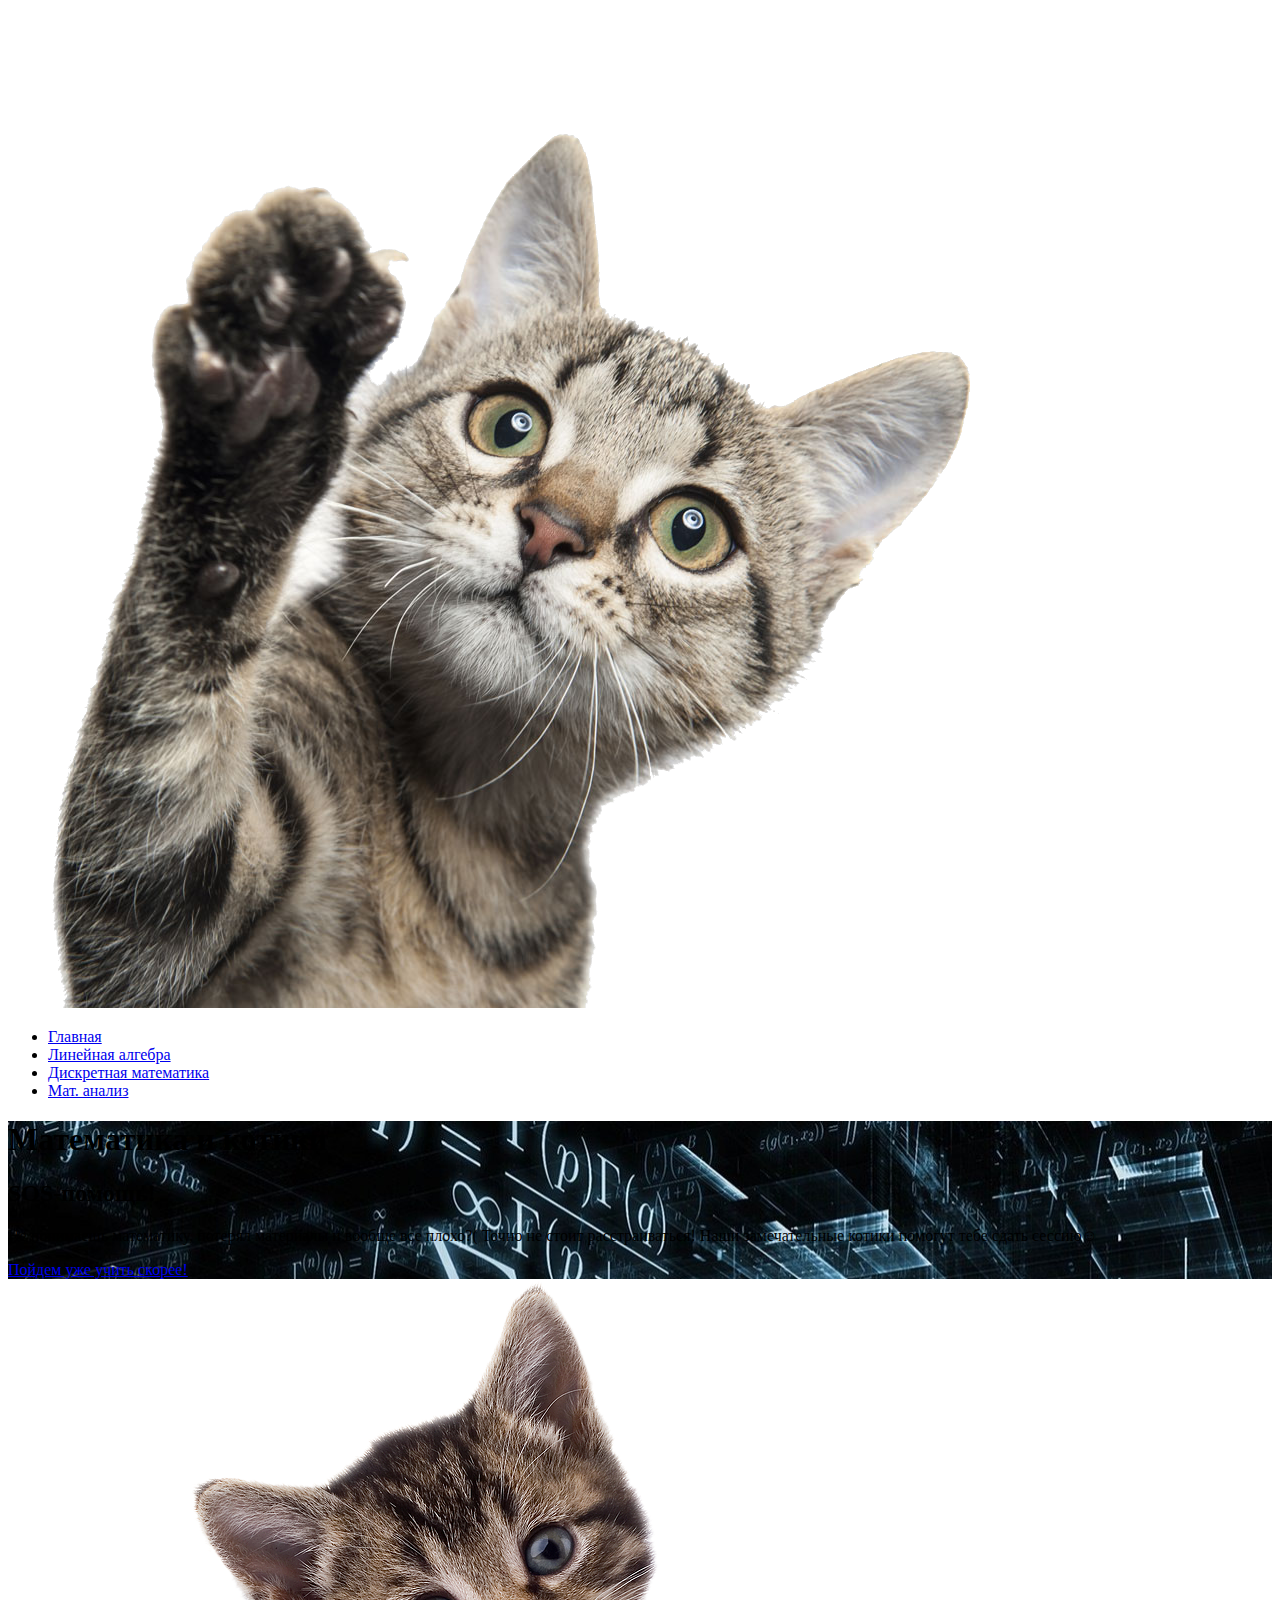
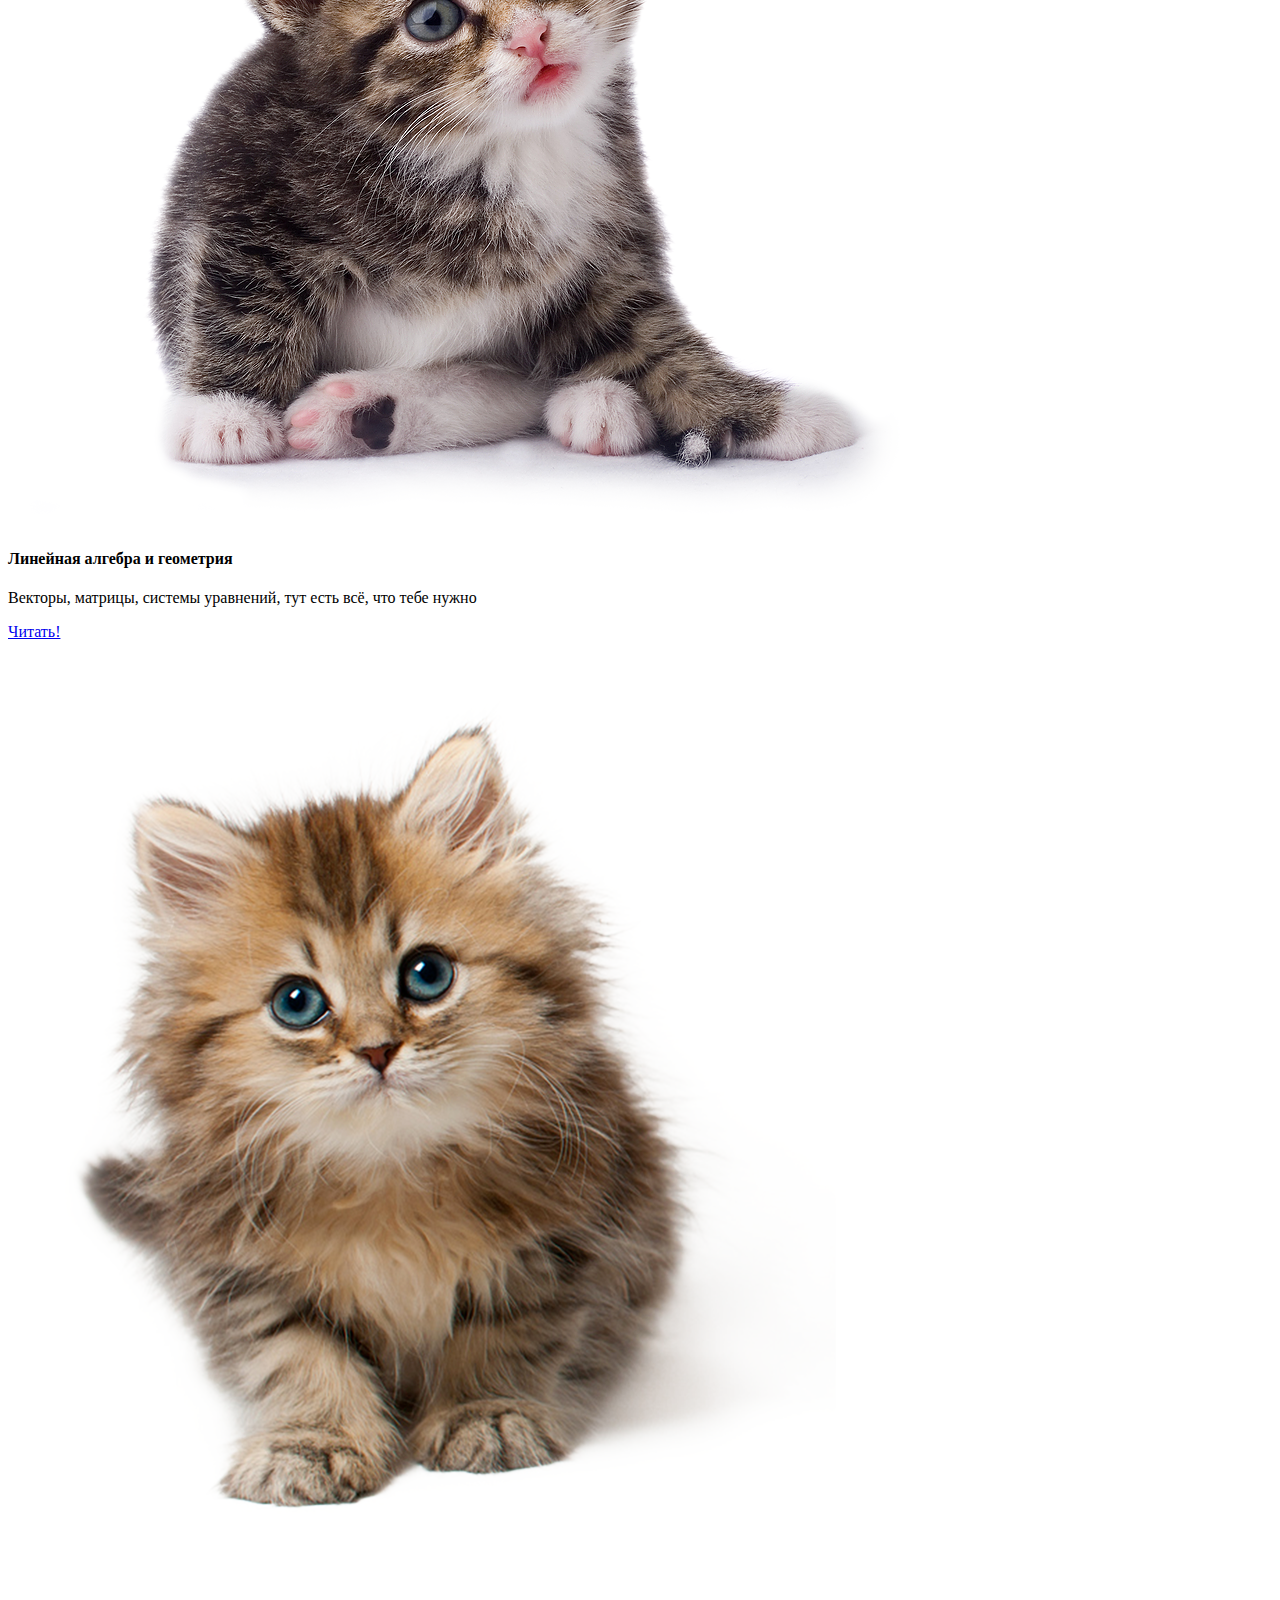
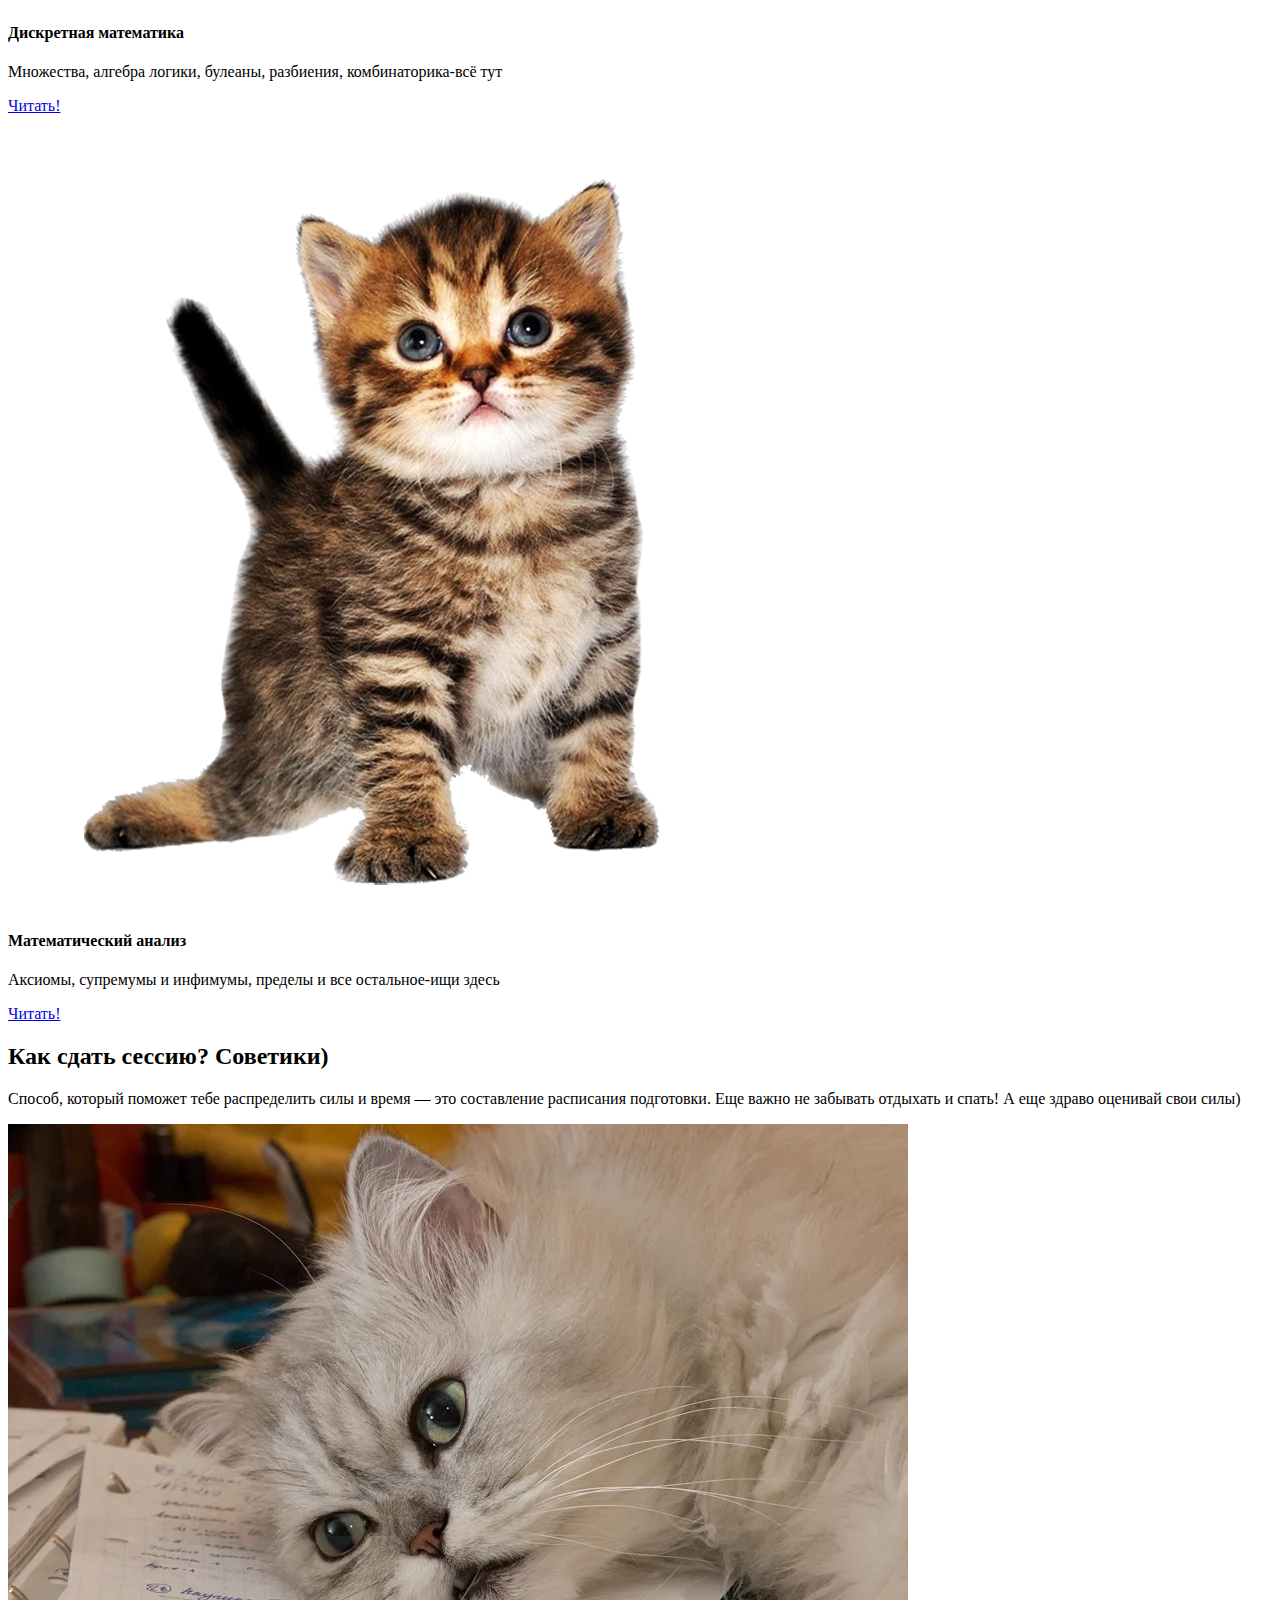
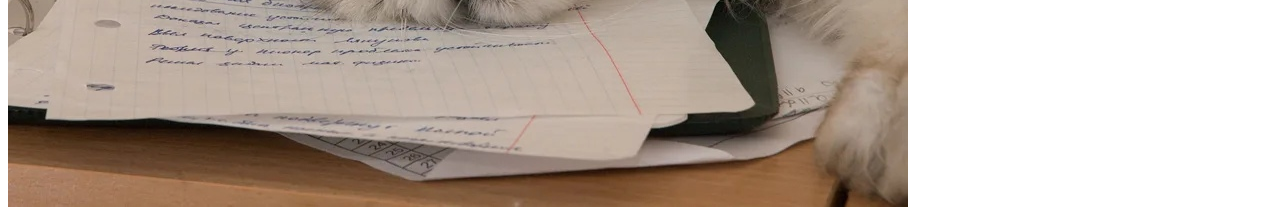
==== index.html @ 08b2d793 "create a head page" ====
<!doctype html>
<html lang="ru">
<head>
  <meta charset="UTF-8">
  <meta name="viewport"
        content="width=device-width, user-scalable=no, initial-scale=1.0, maximum-scale=1.0, minimum-scale=1.0">
  <meta http-equiv="X-UA-Compatible" content="ie=edge">
  <title>Математика и котики</title>

  <link href="https://fonts.googleapis.com/css2?family=Open+Sans:wght@300;400;700&display=swap" rel="stylesheet">
</head>
<body>

  <!-- Header -->
  <header class="navbar">
    <div class="container">
      <a href="index.html" class="navbar-brand">
        <img src="images/cats.png" alt="math logo">
      </a>
      <nav class="navbar-nav">
        <ul>
          <li>
            <a href="#">Главная</a>
          </li>
          <li>
            <a href="#">Линейная алгебра</a>
          </li>
          <li>
            <a href="#">Дискретная математика</a>
          </li>
          <li>
            <a href="#">Мат. анализ</a>
          </li>
        </ul>
      </nav>
    </div>
  </header>

  <main>

    <!-- Hero Section -->
    <section class="hero" style="background-image: url('images/background.jpg')">
      <div class="container">
        <h1>Математика и котики</h1>
        <h2>SOS-помощь!</h2>
        <p class="lead">Не понимаешь математику, потерял материалы и вообще все плохо?( Точно не стоит расстраиваться! Наши замечательные котики помогут тебе сдать сессию☺</p>
        <a href="index.html" class="btn btn-primary">Пойдем уже учить скорее!</a>
      </div>
    </section>

    <!-- Services Section -->
    <section class="section-padding">
      <div class="container">
        <div class="services">

          <div class="service-col">
            <div class="service">
              <img src="images/cat1.png" alt="linal">
              <h4>Линейная алгебра и геометрия</h4>
              <p>Векторы, матрицы, системы уравнений, тут есть всё, что тебе нужно</p>
              <a href="#">Читать!</a>
            </div>
          </div>

          <div class="service-col">
            <div class="service">
              <img src="images/cat2.png" alt="history">
              <h4>Дискретная математика</h4>
              <p>Множества, алгебра логики, булеаны, разбиения, комбинаторика-всё тут</p>
              <a href="#">Читать!</a>
            </div>
          </div>

          <div class="service-col">
            <div class="service">
              <img src="images/cat3.png" alt="games">
              <h4>Математический анализ</h4>
              <p>Аксиомы, супремумы и инфимумы, пределы и все остальное-ищи здесь</p>
              <a href="#">Читать!</a>
            </div>
          </div>

        </div>
      </div>
    </section>

    <!-- Split Section -->
    <section class="section-padding section-grey">
      <div class="container">
        <div class="split-section">
          <div class="split-section__text">
            <h2>Как сдать сессию? Советики) </h2>
            <p class="lead">Способ, который поможет тебе распределить силы и время — это составление расписания подготовки. Еще важно не забывать отдыхать и спать! А еще здраво оценивай свои силы) </p>
          </div>
          <div class="split-section__image">
            <img src="images/session.jpg" alt="session class="img-shadow img-rounded">
          </div>
        </div>
      </div>
    </section>

  </main>

</body>
</html>
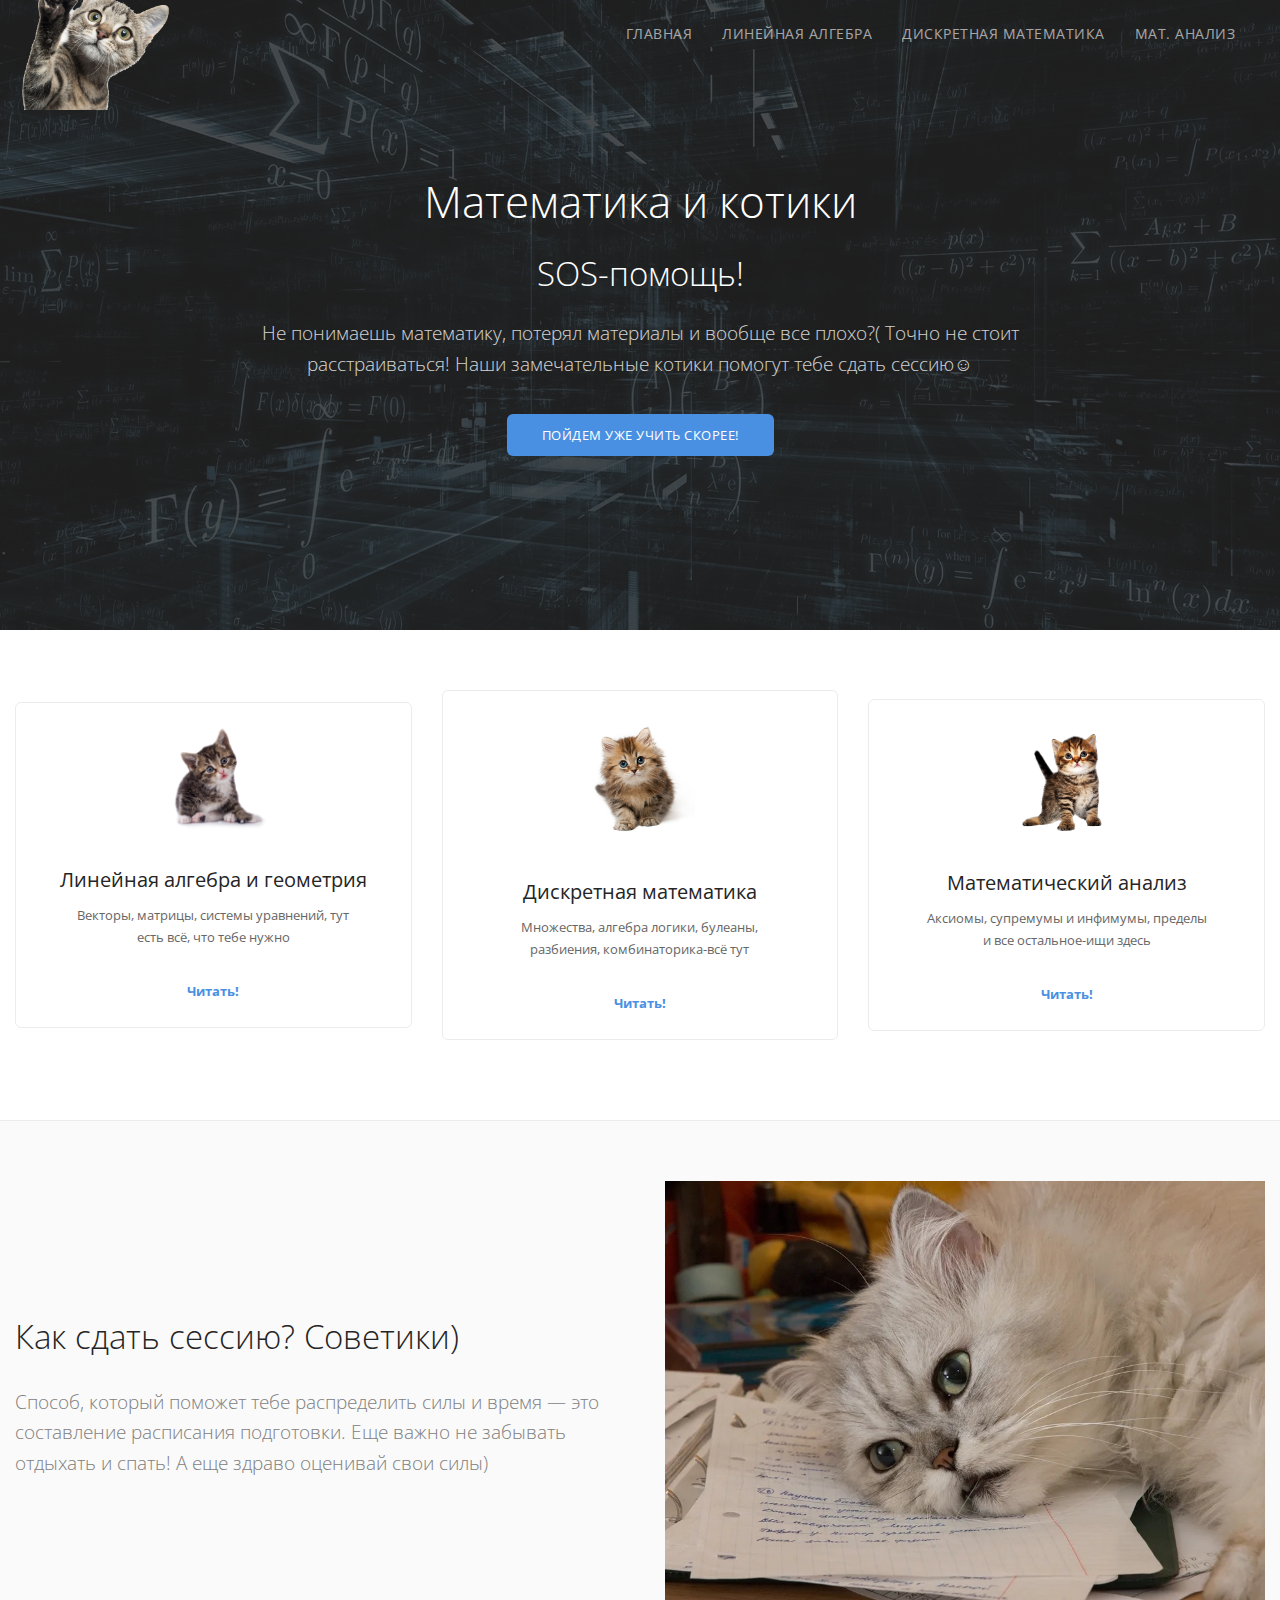
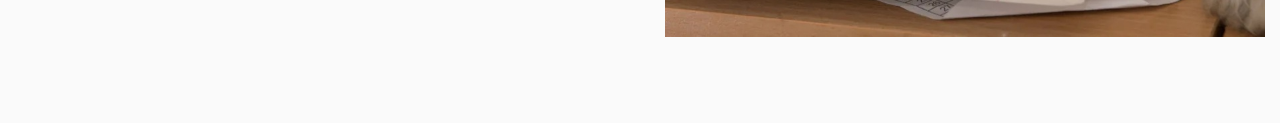
==== commit d6f63119: "подключить css" ====
--- a/index.html
+++ b/index.html
@@ -6,7 +6,7 @@
         content="width=device-width, user-scalable=no, initial-scale=1.0, maximum-scale=1.0, minimum-scale=1.0">
   <meta http-equiv="X-UA-Compatible" content="ie=edge">
   <title>Математика и котики</title>
-
+  <link rel="stylesheet" href="css/main.css">
   <link href="https://fonts.googleapis.com/css2?family=Open+Sans:wght@300;400;700&display=swap" rel="stylesheet">
 </head>
 <body>
@@ -20,16 +20,16 @@
       <nav class="navbar-nav">
         <ul>
           <li>
-            <a href="#">Главная</a>
+            <a href="index.html">Главная</a>
           </li>
           <li>
-            <a href="#">Линейная алгебра</a>
+            <a href="linal.html">Линейная алгебра</a>
           </li>
           <li>
-            <a href="#">Дискретная математика</a>
+            <a href="discr.html">Дискретная математика</a>
           </li>
           <li>
-            <a href="#">Мат. анализ</a>
+            <a href="matan.html">Мат. анализ</a>
           </li>
         </ul>
       </nav>
@@ -58,7 +58,7 @@
               <img src="images/cat1.png" alt="linal">
               <h4>Линейная алгебра и геометрия</h4>
               <p>Векторы, матрицы, системы уравнений, тут есть всё, что тебе нужно</p>
-              <a href="#">Читать!</a>
+              <a href="linal.html">Читать!</a>
             </div>
           </div>
 
@@ -67,7 +67,7 @@
               <img src="images/cat2.png" alt="history">
               <h4>Дискретная математика</h4>
               <p>Множества, алгебра логики, булеаны, разбиения, комбинаторика-всё тут</p>
-              <a href="#">Читать!</a>
+              <a href="discr.html">Читать!</a>
             </div>
           </div>
 
@@ -76,7 +76,7 @@
               <img src="images/cat3.png" alt="games">
               <h4>Математический анализ</h4>
               <p>Аксиомы, супремумы и инфимумы, пределы и все остальное-ищи здесь</p>
-              <a href="#">Читать!</a>
+              <a href="matan.html">Читать!</a>
             </div>
           </div>
 
--- a/css/main.css
+++ b/css/main.css
@@ -0,0 +1,500 @@
+*,h1,h2,h3,h4,h5,h6,p,ul,a {
+  margin: 0;
+  padding: 0;
+}
+
+*,
+*:before,
+*:after {
+  box-sizing: border-box;
+}
+
+html, body {
+  overflow-x: hidden;
+}
+
+body {
+  font-family: "Open Sans", sans-serif;
+  font-size: 15px;
+  line-height: 1.6;
+  color: #666;
+
+  /* for sticky footer */
+  display: flex;
+  flex-direction: column;
+  min-height: 100vh;
+}
+
+main {
+  flex: 1;
+}
+
+a {
+  color: #4a90e2;
+  text-decoration: none;
+  transition: all .3s ease;
+}
+
+a:not(.btn):hover {
+  color: #4872a2;
+}
+
+p + a:not(.btn) {
+  font-size: 13px;
+  font-weight: 700;
+}
+
+h1,h2,h3,h4,h5,h6 {
+  line-height: 1.25;
+  font-weight: 300;
+  color: #252525;
+}
+
+h1 {
+  font-size: 34px;
+}
+
+h2 {
+  font-size: 28px;
+}
+
+h3 {
+  font-size: 22px;
+}
+
+h4 {
+  font-size: 18px;
+}
+
+@media (min-width: 992px) {
+  h1 {
+    font-size: 44px;
+  }
+
+  h2 {
+    font-size: 33px;
+  }
+
+  h3 {
+    font-size: 26px;
+  }
+
+  h4 {
+    font-size: 20px;
+  }
+}
+
+img {
+  max-width: 100%;
+}
+
+label {
+  display: inline-block;
+  font-size: 12px;
+  color: #666666;
+  margin-bottom: 3px;
+}
+
+textarea {
+  max-width: 100%;
+  min-width: 100%;
+  max-height: 200px;
+  min-height: 50px;
+}
+
+/* Global */
+.container {
+  max-width: 1280px;
+  width: 100%;
+  margin: 0 auto;
+  padding-right: 15px;
+  padding-left: 15px;
+}
+
+.lead {
+  font-size: 16px;
+  color: #808080;
+  font-weight: 300;
+}
+
+@media (min-width: 992px) {
+  .lead {
+    font-size: 19px;
+  }
+}
+
+.section-padding {
+  padding-top: 60px;
+  padding-bottom: 80px;
+}
+
+.section-grey {
+  border-top: 1px solid #ebebeb;
+  background-color: #fafafa;
+}
+
+.img-shadow {
+  box-shadow: 0 23px 40px rgba(0, 0, 0, .2);
+}
+
+.img-rounded {
+  border-radius: 6px;
+}
+
+.mb-0 {
+  margin-bottom: 5 !important;
+}
+
+/* Buttons */
+.btn {
+  display: inline-flex;
+  align-items: center;
+  justify-content: center;
+  height: 42px;
+  border-radius: 6px;
+  padding: 5px 35px;
+  transition: 0.1s linear;
+}
+
+.btn-primary {
+  background-color: #4a90e2;
+  color: #fff;
+  letter-spacing: .5px;
+  text-transform: uppercase;
+  font-size: 13px;
+}
+
+.btn-primary:hover {
+  background-color: #609de6;
+  transform: translate3d(0, -2px, 0);
+}
+
+/* Navbar */
+.navbar {
+  display: flex;
+  align-items: center;
+  position: absolute;
+  left: 0;
+  top: 0;
+  width: 100%;
+  height: 66px;
+  z-index: 2;
+}
+
+.navbar > .container {
+  display: flex;
+  align-items: center;
+  justify-content: center;
+  flex-wrap: wrap;
+}
+
+.navbar-brand img {
+  max-width: 160px;
+}
+
+.navbar-nav {
+  margin-left: auto;
+}
+
+.navbar-nav ul {
+  display: flex;
+  list-style: none;
+  margin-left: 15px;
+  margin-right: 15px;
+}
+
+.navbar-nav li {
+  padding-left: 15px;
+  padding-right: 15px;
+}
+
+.navbar-nav li a {
+  color: #fff;
+  text-transform: uppercase;
+  font-size: 14px;
+  opacity: .6;
+  letter-spacing: .5px;
+  transition: opacity .3s ease;
+}
+
+.navbar-nav li a:hover {
+  color: #fff;
+  opacity: 1;
+}
+
+@media (max-width: 500px) {
+  .navbar-brand {
+    max-width: 100%;
+    width: 100%;
+    text-align: center;
+    padding-top: 25px;
+    margin-bottom: 10px;
+  }
+  .navbar-brand img {
+    max-width: 130px;
+  }
+  .navbar-nav {
+    margin: 0 auto;
+  }
+}
+
+/* Hero */
+.hero {
+  position: relative;
+  display: flex;
+  align-items: center;
+  min-height: 70vh;
+  padding-top: 80px;
+  padding-bottom: 80px;
+  text-align: center;
+  background-size: cover;
+  background-position: center;
+}
+
+.hero.hero-sm {
+  min-height: 40vh;
+}
+
+.hero:before {
+  content: "";
+  position: absolute;
+  left: 0;
+  top: 0;
+  width: 100%;
+  height: 100%;
+  background-color: #252525;
+  opacity: .8;
+}
+
+.hero .container {
+  position: relative;
+  max-width: 800px;
+}
+
+.hero h1 {
+  margin-bottom: 24px;
+  color: #fff;
+}
+
+.hero h2 {
+  margin-bottom: 24px;
+  color: #fff;
+}
+
+.hero p {
+  margin-bottom: 35px;
+  font-weight: 300;
+  opacity: .8;
+  color: #fff;
+}
+
+/* Services Section */
+.services {
+  display: flex;
+  align-items: center;
+  flex-wrap: wrap;
+  text-align: center;
+  margin-left: -15px;
+  margin-right: -15px;
+}
+
+.service-col {
+  max-width: 100%;
+  width: 100%;
+  padding-left: 15px;
+  padding-right: 15px;
+  margin-bottom: 30px;
+}
+
+.service {
+  padding: 25px;
+  border: 1px solid #ececec;
+  border-radius: 6px;
+}
+
+.service img {
+  max-width: 110px;
+  margin-bottom: 30px;
+}
+
+.service h4 {
+  font-weight: 400;
+  margin-bottom: 12px;
+}
+
+.service p {
+  max-width: 280px;
+  margin: 0 auto 30px auto;
+  font-size: 13px;
+  line-height: 1.7;
+}
+
+@media (min-width: 768px) {
+  .service-col {
+    max-width: calc(100% / 3);
+    width: 100%;
+    margin-bottom: 0;
+  }
+}
+
+/* Split Section */
+.split-section {
+  display: flex;
+  align-items: center;
+  flex-wrap: wrap;
+}
+
+.split-section__image {
+  order: -1;
+  margin-bottom: 40px;
+}
+
+.split-section__image,
+.split-section__text {
+  max-width: 100%;
+  width: 100%;
+}
+
+.split-section h2,
+.split-section p {
+  margin-bottom: 30px;
+}
+
+@media (min-width: 768px) {
+  .split-section {
+    margin-left: -25px;
+    margin-right: -25px;
+  }
+  .split-section__image {
+    order: initial;
+    margin-bottom: 0;
+  }
+  .split-section__image,
+  .split-section__text {
+    max-width: 50%;
+    width: 100%;
+    padding-right: 25px;
+    padding-left: 25px;
+  }
+}
+
+/* Contact Form Section */
+.contact-form {
+  display: flex;
+  flex-wrap: wrap;
+  margin-left: -25px;
+  margin-right: -25px;
+}
+
+.contact-form__info,
+.contact-form__form {
+  padding-right: 25px;
+  padding-left: 25px;
+}
+
+.contact-form__info {
+  order: -1;
+  margin-bottom: 30px;
+}
+
+@media (min-width: 768px) {
+  .contact-form__info,
+  .contact-form__form {
+    max-width: 50%;
+    width: 100%;
+  }
+
+  .contact-form__info {
+    order: initial;
+    margin-bottom: 0;
+  }
+}
+
+/* Form */
+.form-control {
+  width: 100%;
+  font-size: 16px;
+  background-color: #fcfcfc;
+  padding: 5px 15px;
+  border-radius: 6px;
+  border: 1px solid #ececec;
+  -webkit-appearance: none;
+}
+
+.form-control:not(textarea) {
+  height: 44px;
+}
+
+textarea.form-control {
+  padding-top: 10px;
+}
+
+.form-layout {
+  display: flex;
+  flex-wrap: wrap;
+  margin-left: -15px;
+  margin-right: -15px;
+}
+
+[class*='form-col'] {
+  width: 100%;
+  padding-left: 15px;
+  padding-right: 15px;
+  margin-bottom: 15px;
+}
+
+@media (min-width: 768px) {
+  .form-col-50 {
+    max-width: 50%;
+    width: 100%;
+  }
+}
+
+/* Footer */
+.footer-row {
+  display: flex;
+  justify-content: space-between;
+  padding-top: 30px;
+  padding-bottom: 30px;
+}
+
+.footer-copyright {
+  opacity: .6;
+}
+
+.footer-social {
+  display: flex;
+  list-style: none;
+  align-items: center;
+}
+
+.footer-social li {
+  padding-left: 8px;
+  padding-right: 8px;
+}
+
+.footer-social a {
+  opacity: .6;
+}
+
+.footer-social a:hover {
+  opacity: 1;
+}
+
+.footer-social img {
+  max-width: 18px;
+}
+
+.split-section__game{
+  position: relative;
+  width: 100%;
+  padding-bottom: 56.25%; 
+  height: 0;
+}
+.split-section__game iframe{
+  position: absolute;
+  top:0;
+  left: 0;
+  width: 100%;
+  height: 100%;
+}